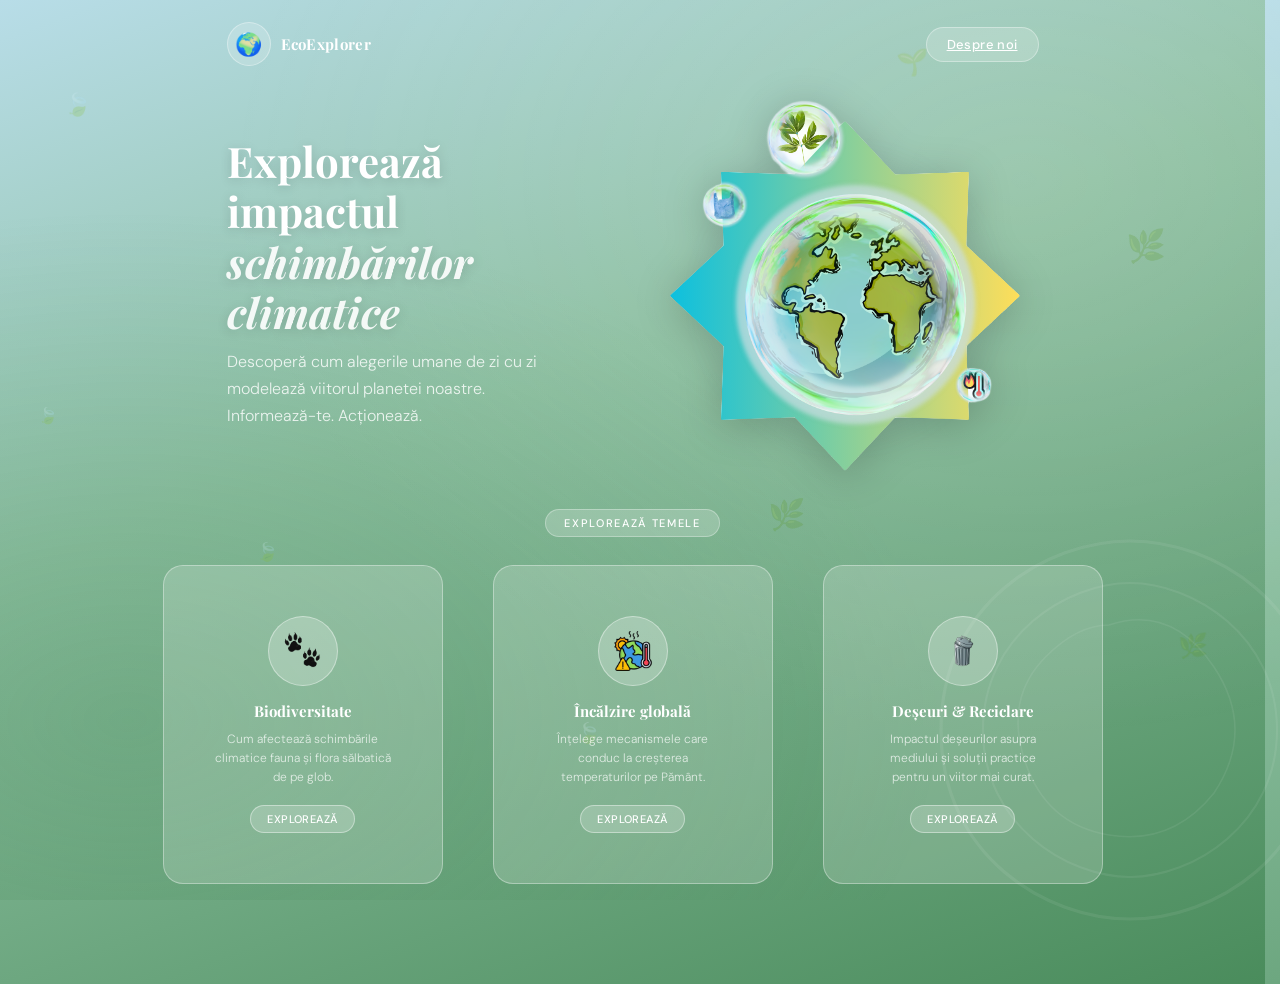
==== index.html @ 522bd25c "Add files via upload" ====
<!DOCTYPE html>
<html lang="ro">
<head>
<meta charset="UTF-8">
<meta name="viewport" content="width=device-width, initial-scale=1.0">
<title>Climate Impact</title>
<link href="https://fonts.googleapis.com/css2?family=Playfair+Display:ital,wght@0,700;1,400&family=DM+Sans:wght@300;400;500&display=swap" rel="stylesheet">
<link rel="stylesheet" href="style.css">
</head>
<body>

<!-- Floating leaves -->
<div class="leaves-bg">
  <div class="leaf">🍃</div>
  <div class="leaf">🌿</div>
  <div class="leaf">🍃</div>
  <div class="leaf">🌱</div>
  <div class="leaf">🍃</div>
  <div class="leaf">🌿</div>
  <div class="leaf">🍃</div>
  <div class="leaf">🌿</div>
</div>

<!-- Decorative swirl -->
<svg class="swirl-overlay" viewBox="0 0 400 400" fill="none" xmlns="http://www.w3.org/2000/svg">
  <path d="M200 20 C280 20, 380 80, 380 200 C380 320, 280 380, 200 380 C120 380, 20 320, 20 200 C20 80, 120 20, 200 20" stroke="white" stroke-width="3" fill="none"/>
  <path d="M200 60 C260 60, 340 110, 340 200 C340 290, 260 340, 200 340 C140 340, 60 290, 60 200 C60 110, 140 60, 200 60" stroke="white" stroke-width="2" fill="none"/>
  <path d="M180 100 Q240 80, 280 140 Q320 200, 280 260 Q240 310, 180 300 Q120 290, 100 230 Q80 170, 120 130 Q150 100, 180 100" stroke="white" stroke-width="1.5" fill="none"/>
</svg>

<div class="wrapper">

  <!-- Top bar -->
  <nav class="topbar">
    <div class="logo-badge">
      <div class="globe-icon">🌍</div>
      <div class="logo-text">
        EcoExplorer
      </div>
    </div>
   <a href="#despre-noi" class="nav-btn">Despre noi</a>
  </nav>

  <!-- Hero -->
  <section class="hero">
    <div class="hero-text">
      <h1>Explorează impactul<br><em>schimbărilor climatice</em></h1>
      <p>Descoperă cum alegerile umane de zi cu zi modelează viitorul planetei noastre. Informează-te. Acționează.</p>
    
    </div>

    <div class="globe-area">
      <div class="globe-ring">
        <span class="globe-emoji"><img src="Copy of whatever (1).png" alt=""></span>
      </div>
    </div>
  </section>

  <!-- Section label -->
  <div class="section-label">
    <span>Explorează temele</span>
  </div>

  <!-- Cards -->
  <div class="cards-row">

    <div class="card">
      <div class="card-icon-wrap"><img src="paw_print-removebg-preview.png" alt=""></div>
      <h3>Biodiversitate</h3>
      <p>Cum afectează schimbările climatice fauna și flora sălbatică de pe glob.</p>
      <a href="biodiversitate.html" class="card-btn">Explorează</a>
    </div>

    <div class="card">
      <div class="card-icon-wrap"><img src="65c8e0c834f3232aae73b54afe00fd5b-removebg-preview.png" alt=""></div>
      <h3>Încălzire globală</h3>
      <p>Înțelege mecanismele care conduc la creșterea temperaturilor pe Pământ.</p>
      <a href="incalzire-globala.html" class="card-btn">Explorează</a>
    </div>

    <div class="card">
      <div class="card-icon-wrap"><img src="39b22a6a39babe75252fdffeebe4e103-removebg-preview.png" alt=""></div>
      <h3>Deșeuri & Reciclare</h3>
      <p>Impactul deșeurilor asupra mediului și soluții practice pentru un viitor mai curat.</p>
      <a href="deșeuri-reciclare.html" class="card-btn">Explorează</a>
    </div>

  </div>

  <!-- Footer pills -->
  <div class="footer-strip">
  

</div>

</body>
</html>
---- style.css ----
:root {
  --green-deep: #2d5a3d;
  --green-mid: #4a8c5c;
  --green-light: #7dbf8e;
  --sky-blue: #a8d4e6;
  --sky-light: #d6eef7;
  --cream: #f0ece0;
  --gold: #c8a84b;
  --text-dark: #1a2e20;
  --text-muted: #4a6455;
  --glass-bg: rgba(255,255,255,0.18);
  --glass-border: rgba(255,255,255,0.35);
}

* { margin: 0; padding: 0; box-sizing: border-box; }

body {
  font-family: 'DM Sans', sans-serif;
  background: linear-gradient(160deg, #b8dde8 0%, #8cbfa0 40%, #4a8c5c 100%);
  min-height: 100vh;
  overflow-x: hidden;
  position: relative;
}

body::before {
  content: '';
  position: fixed;
  inset: 0;
  background-image:
    radial-gradient(ellipse at 80% 20%, rgba(255,255,255,0.12) 0%, transparent 55%),
    radial-gradient(ellipse at 10% 80%, rgba(74,140,92,0.25) 0%, transparent 50%);
  pointer-events: none;
  z-index: 0;
}

.leaves-bg {
  position: fixed;
  inset: 0;
  pointer-events: none;
  z-index: 0;
  overflow: hidden;
}

.leaf {
  position: absolute;
  font-size: 28px;
  opacity: 0.22;
  animation: floatLeaf linear infinite;
  filter: blur(0.5px);
}
.leaf:nth-child(1)  { left: 5%;  top: 10%; font-size: 22px; animation-duration: 18s; animation-delay: 0s; }
.leaf:nth-child(2)  { left: 88%; top: 25%; font-size: 32px; animation-duration: 22s; animation-delay: -4s; }
.leaf:nth-child(3)  { left: 20%; top: 60%; font-size: 18px; animation-duration: 16s; animation-delay: -8s; }
.leaf:nth-child(4)  { left: 70%; top: 5%;  font-size: 26px; animation-duration: 24s; animation-delay: -12s; }
.leaf:nth-child(5)  { left: 45%; top: 80%; font-size: 20px; animation-duration: 20s; animation-delay: -6s; }
.leaf:nth-child(6)  { left: 92%; top: 70%; font-size: 24px; animation-duration: 19s; animation-delay: -9s; }
.leaf:nth-child(7)  { left: 3%;  top: 45%; font-size: 16px; animation-duration: 17s; animation-delay: -14s; }
.leaf:nth-child(8)  { left: 60%; top: 55%; font-size: 30px; animation-duration: 23s; animation-delay: -3s; }

@keyframes floatLeaf {
  0%   { transform: translate(0, 0) rotate(0deg); opacity: 0.22; }
  25%  { transform: translate(15px, -20px) rotate(12deg); }
  50%  { transform: translate(-10px, -40px) rotate(-8deg); opacity: 0.18; }
  75%  { transform: translate(20px, -60px) rotate(18deg); }
  100% { transform: translate(5px, -110px) rotate(5deg); opacity: 0; }
}

.swirl-overlay {
  position: fixed;
  right: -60px;
  bottom: -40px;
  width: 420px;
  height: 420px;
  opacity: 0.07;
  pointer-events: none;
  z-index: 0;
}

.wrapper {
  position: relative;
  z-index: 1;
  max-width: 860px;
  margin: 0 auto;
  padding: 0 24px 60px;
}

.topbar {
  display: flex;
  justify-content: space-between;
  align-items: center;
  padding: 22px 0 0;
  animation: fadeDown 0.6s ease both;
}

.logo-badge {
  display: flex;
  align-items: center;
  gap: 10px;
}

.globe-icon {
  width: 44px;
  height: 44px;
  background: var(--glass-bg);
  border: 1px solid var(--glass-border);
  border-radius: 50%;
  display: flex;
  align-items: center;
  justify-content: center;
  font-size: 22px;
  backdrop-filter: blur(8px);
}

.logo-text {
  font-family: 'Playfair Display', serif;
  font-size: 15px;
  font-weight: 700;
  color: white;
  letter-spacing: 0.02em;
  line-height: 1.2;
}

.logo-text span {
  display: block;
  font-size: 11px;
  font-style: italic;
  font-weight: 400;
  opacity: 0.8;
}

.nav-btn {
  background: var(--glass-bg);
  border: 1px solid var(--glass-border);
  color: white;
  font-family: 'DM Sans', sans-serif;
  font-size: 13px;
  font-weight: 500;
  padding: 8px 20px;
  border-radius: 50px;
  cursor: pointer;
  backdrop-filter: blur(8px);
  transition: background 0.2s, transform 0.15s;
  letter-spacing: 0.03em;
}

.nav-btn:hover {
  background: rgba(255,255,255,0.3);
  transform: translateY(-1px);
}

.hero {
  padding: 70px 0 40px;
  display: grid;
  grid-template-columns: 1fr 1fr;
  gap: 40px;
  align-items: center;
  animation: fadeUp 0.7s 0.1s ease both;
}

.hero-text h1 {
  font-family: 'Playfair Display', serif;
  font-size: 42px;
  font-weight: 700;
  color: white;
  line-height: 1.2;
  margin-bottom: 10px;
  text-shadow: 0 2px 12px rgba(0,0,0,0.15);
}

.hero-text h1 em {
  font-style: italic;
  color: rgba(255,255,255,0.9);
}

.hero-text p {
  font-size: 16px;
  color: rgba(255,255,255,0.82);
  font-weight: 300;
  line-height: 1.7;
  margin-bottom: 30px;
  max-width: 340px;
}

.start-btn {
  display: inline-flex;
  align-items: center;
  gap: 10px;
  background: white;
  color: var(--green-deep);
  font-family: 'DM Sans', sans-serif;
  font-size: 15px;
  font-weight: 500;
  padding: 14px 32px;
  border-radius: 50px;
  border: none;
  cursor: pointer;
  box-shadow: 0 8px 32px rgba(0,0,0,0.18);
  transition: transform 0.2s, box-shadow 0.2s;
  letter-spacing: 0.05em;
}

.start-btn:hover {
  transform: translateY(-2px);
  box-shadow: 0 12px 40px rgba(0,0,0,0.22);
}

.start-btn .arrow {
  display: inline-block;
  font-size: 18px;
  transition: transform 0.2s;
}

.start-btn:hover .arrow {
  transform: translateX(4px);
}

.globe-area {
  display: flex;
  justify-content: center;
  align-items: center;
  position: relative;
}

.globe-ring {
  width: 220px;
  height: 220px;
  border-radius: 50%;
  background: radial-gradient(circle at 35% 35%, rgba(168,212,230,0.5), rgba(74,140,92,0.3));
  border: 2px solid rgba(255,255,255,0.4);
  display: flex;
  align-items: center;
  justify-content: center;
  backdrop-filter: blur(6px);
  position: relative;
  animation: slowSpin 40s linear infinite;
  box-shadow: 0 0 60px rgba(168,212,230,0.25), inset 0 0 40px rgba(255,255,255,0.08);
}

@keyframes slowSpin {
  0%   { transform: rotate(0deg); }
  100% { transform: rotate(360deg); }
}

.globe-emoji {
  font-size: 90px;
  animation: counterSpin 40s linear infinite;
  filter: drop-shadow(0 6px 20px rgba(0,0,0,0.2));
}

@keyframes counterSpin {
  0%   { transform: rotate(0deg); }
  100% { transform: rotate(-360deg); }
}

.orbit-dot {
  position: absolute;
  width: 14px;
  height: 14px;
  background: white;
  border-radius: 50%;
  box-shadow: 0 2px 8px rgba(0,0,0,0.2);
  display: flex;
  align-items: center;
  justify-content: center;
  font-size: 8px;
}

.orbit-dot:nth-child(2) { top: -7px; left: 50%; transform: translateX(-50%); }
.orbit-dot:nth-child(3) { bottom: 20px; right: -7px; }
.orbit-dot:nth-child(4) { top: 40px; left: -5px; }

.section-label {
  text-align: center;
  margin: 10px 0 28px;
  animation: fadeUp 0.7s 0.3s ease both;
}

.section-label span {
  display: inline-block;
  background: rgba(255,255,255,0.2);
  border: 1px solid rgba(255,255,255,0.3);
  color: white;
  font-size: 11px;
  font-weight: 500;
  letter-spacing: 0.15em;
  text-transform: uppercase;
  padding: 6px 18px;
  border-radius: 50px;
  backdrop-filter: blur(8px);
}

.cards-row {
  display: grid;
  grid-template-columns: repeat(3, 1fr);
  gap: 20px;
  animation: fadeUp 0.8s 0.4s ease both;
}

.card {
  background: var(--glass-bg);
  border: 1px solid var(--glass-border);
  border-radius: 24px;
  padding: 28px 22px 22px;
  backdrop-filter: blur(12px);
  cursor: pointer;
  transition: transform 0.25s, box-shadow 0.25s, background 0.25s;
  position: relative;
  overflow: hidden;
  text-align: center;
}

.card::before {
  content: '';
  position: absolute;
  top: 0; left: 0; right: 0;
  height: 3px;
  background: linear-gradient(90deg, transparent, rgba(255,255,255,0.6), transparent);
  opacity: 0;
  transition: opacity 0.2s;
}

.card:hover {
  transform: translateY(-6px);
  background: rgba(255,255,255,0.26);
  box-shadow: 0 16px 48px rgba(0,0,0,0.18);
}

.card:hover::before { opacity: 1; }

.card-icon-wrap {
  width: 82px;
  height: 82px;
  margin: 0 auto 16px;
  background: rgba(255,255,255,0.22);
  border: 1px solid rgba(255,255,255,0.4);
  border-radius: 50%;
  display: flex;
  align-items: center;
  justify-content: center;
  font-size: 40px;
  transition: transform 0.3s;
}

.card:hover .card-icon-wrap {
  transform: scale(1.08) rotate(-4deg);
}

.card h3 {
  font-family: 'Playfair Display', serif;
  font-size: 17px;
  font-weight: 700;
  color: white;
  margin-bottom: 8px;
  line-height: 1.3;
}

.card p {
  font-size: 13px;
  color: rgba(255,255,255,0.75);
  line-height: 1.6;
  margin-bottom: 18px;
  font-weight: 300;
}

.card-btn {
  display: inline-block;
  background: rgba(255,255,255,0.2);
  border: 1px solid rgba(255,255,255,0.4);
  color: white;
  font-family: 'DM Sans', sans-serif;
  font-size: 12px;
  font-weight: 500;
  padding: 7px 20px;
  border-radius: 50px;
  cursor: pointer;
  transition: background 0.2s;
  letter-spacing: 0.04em;
  text-transform: uppercase;
}

.card-btn:hover { background: rgba(255,255,255,0.35); }

.card-tag {
  position: absolute;
  top: 14px;
  right: 14px;
  background: rgba(200, 168, 75, 0.7);
  border: 1px solid rgba(200,168,75,0.8);
  color: white;
  font-size: 10px;
  font-weight: 500;
  padding: 3px 10px;
  border-radius: 50px;
  letter-spacing: 0.08em;
  text-transform: uppercase;
}

.footer-strip {
  display: flex;
  justify-content: center;
  gap: 8px;
  margin-top: 40px;
  flex-wrap: wrap;
  animation: fadeUp 0.8s 0.5s ease both;
}

.footer-pill {
  background: rgba(255,255,255,0.14);
  border: 1px solid rgba(255,255,255,0.25);
  color: rgba(255,255,255,0.7);
  font-size: 12px;
  padding: 6px 16px;
  border-radius: 50px;
  backdrop-filter: blur(4px);
  display: flex;
  align-items: center;
  gap: 6px;
}

.footer-pill .dot {
  width: 6px;
  height: 6px;
  border-radius: 50%;
  background: var(--green-light);
}

@keyframes fadeDown {
  from { opacity: 0; transform: translateY(-16px); }
  to   { opacity: 1; transform: translateY(0); }
}

@keyframes fadeUp {
  from { opacity: 0; transform: translateY(20px); }
  to   { opacity: 1; transform: translateY(0); }
}

@media (max-width: 640px) {
  .hero { grid-template-columns: 1fr; text-align: center; }
  .hero-text p { max-width: 100%; }
  .globe-area { display: none; }
  .cards-row { grid-template-columns: 1fr; }
  .hero-text h1 { font-size: 32px; }
}
html { scrollbar-gutter: stable; }
.cards-row {
  display: grid;
  grid-template-columns: repeat(3, 280px); 
  gap: 50px;
  justify-content: center;
  animation: fadeUp 0.8s 0.4s ease both;

}
.card {
  padding: 50px 50px;   /* less padding */
  border-radius: 20px;
}
.card-icon-wrap {
  width: 70px;   /* was 82px */
  height: 70px;
  font-size: 28px; /* smaller emoji */
}
.card-icon-wrap img {
  width: 40px;
  height: auto;
}.card h3 {
  font-size: 15px;
}

.card p {
  font-size: 12px;
}.card-btn {
  font-size: 11px;
  padding: 6px 16px;
}
.card-btn {
  display: inline-block;
  text-decoration: none;  
}
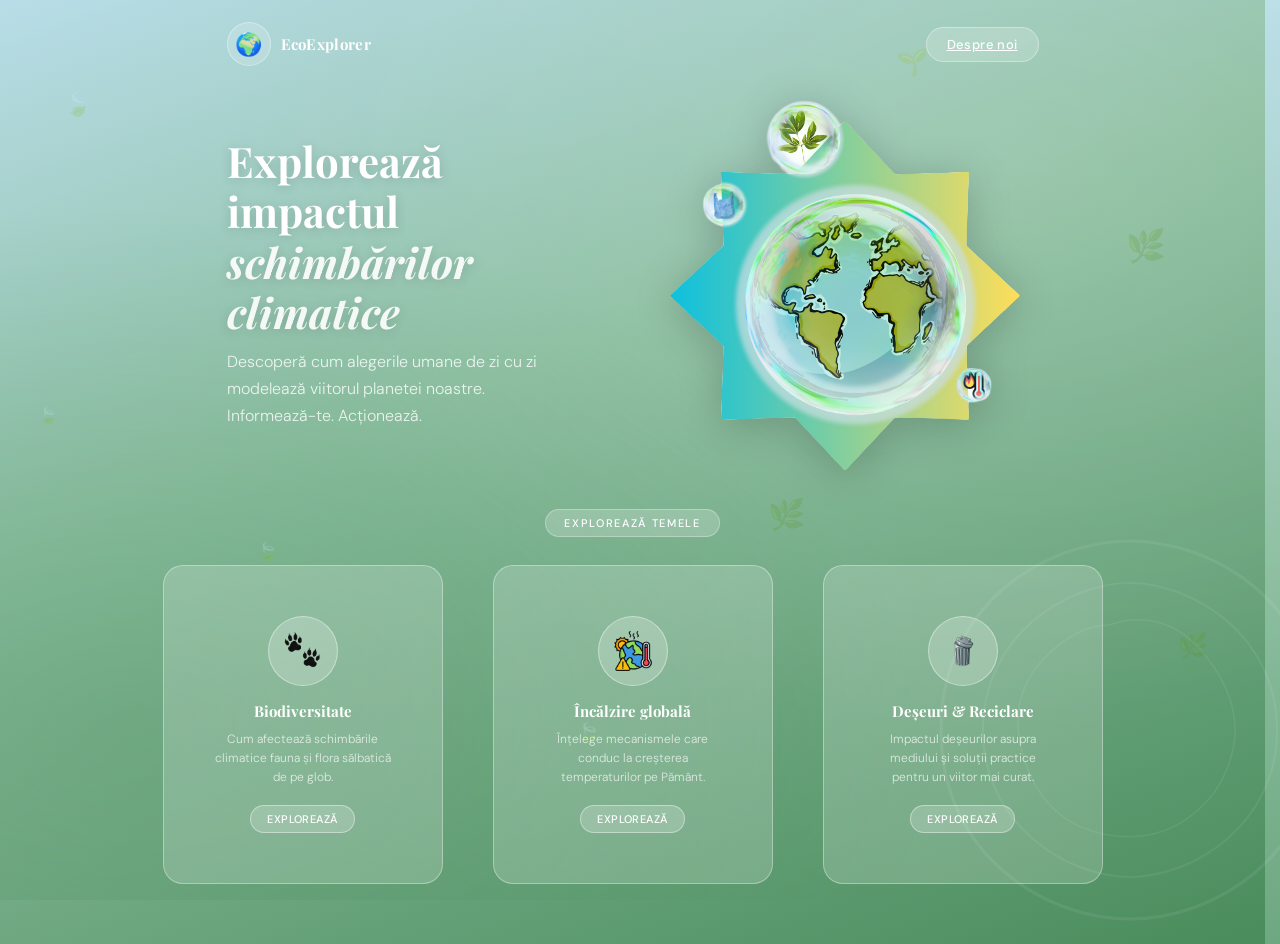
==== commit 2121edde: "Add files via upload" ====
--- a/index.html
+++ b/index.html
@@ -28,6 +28,7 @@
   <path d="M180 100 Q240 80, 280 140 Q320 200, 280 260 Q240 310, 180 300 Q120 290, 100 230 Q80 170, 120 130 Q150 100, 180 100" stroke="white" stroke-width="1.5" fill="none"/>
 </svg>
 
+
 <div class="wrapper">
 
   <!-- Top bar -->
@@ -38,7 +39,7 @@
         EcoExplorer
       </div>
     </div>
-   <a href="#despre-noi" class="nav-btn">Despre noi</a>
+   <a href="despre_noi.html" class="nav-btn">Despre noi</a>
   </nav>
 
   <!-- Hero -->
@@ -86,12 +87,4 @@
     </div>
 
   </div>
-
-  <!-- Footer pills -->
-  <div class="footer-strip">
-  
-
-</div>
-
-</body>
-</html>
+<html>
--- a/style.css
+++ b/style.css
@@ -475,4 +475,65 @@
 .card-btn {
   display: inline-block;
   text-decoration: none;  
+}
+.leaves-bg,
+.swirl-overlay {
+  pointer-events: none;
+}
+.card-btn {
+  display: inline-block;
+  cursor: pointer;
+}
+/* ── MOBIL (sub 640px) ── */
+@media (max-width: 640px) {
+
+  /* Hero */
+  .hero {
+    grid-template-columns: 1fr;
+    text-align: center;
+    padding: 40px 0 20px;
+  }
+  .hero-text p { max-width: 100%; }
+  .hero-text h1 { font-size: 28px; }
+  .globe-area { display: none; }
+
+  /* Cards */
+  .cards-row {
+    grid-template-columns: 1fr;
+    gap: 16px;
+  }
+
+  /* Wrapper padding */
+  .wrapper { padding: 0 16px 50px; }
+
+  /* Topbar */
+  .topbar { padding: 16px 0 0; }
+  .logo-text span { display: none; }
+
+  /* Footer pills */
+  .footer-strip { gap: 6px; }
+  .footer-pill  { font-size: 11px; padding: 5px 12px; }
+}
+
+/* ── TABLETĂ (641px – 860px) ── */
+@media (min-width: 641px) and (max-width: 860px) {
+  .cards-row {
+    grid-template-columns: repeat(2, 1fr) !important;
+    gap: 20px !important;
+  }
+  .hero-text h1 { font-size: 34px; }
+  .wrapper { padding: 0 20px 60px; }
+}
+.topbar {
+  position: relative;
+  z-index: 10;
+}
+
+.nav-btn {
+  position: relative;
+  z-index: 20;
+}
+.leaves-bg,
+.swirl-overlay {
+  pointer-events: none;
 }
